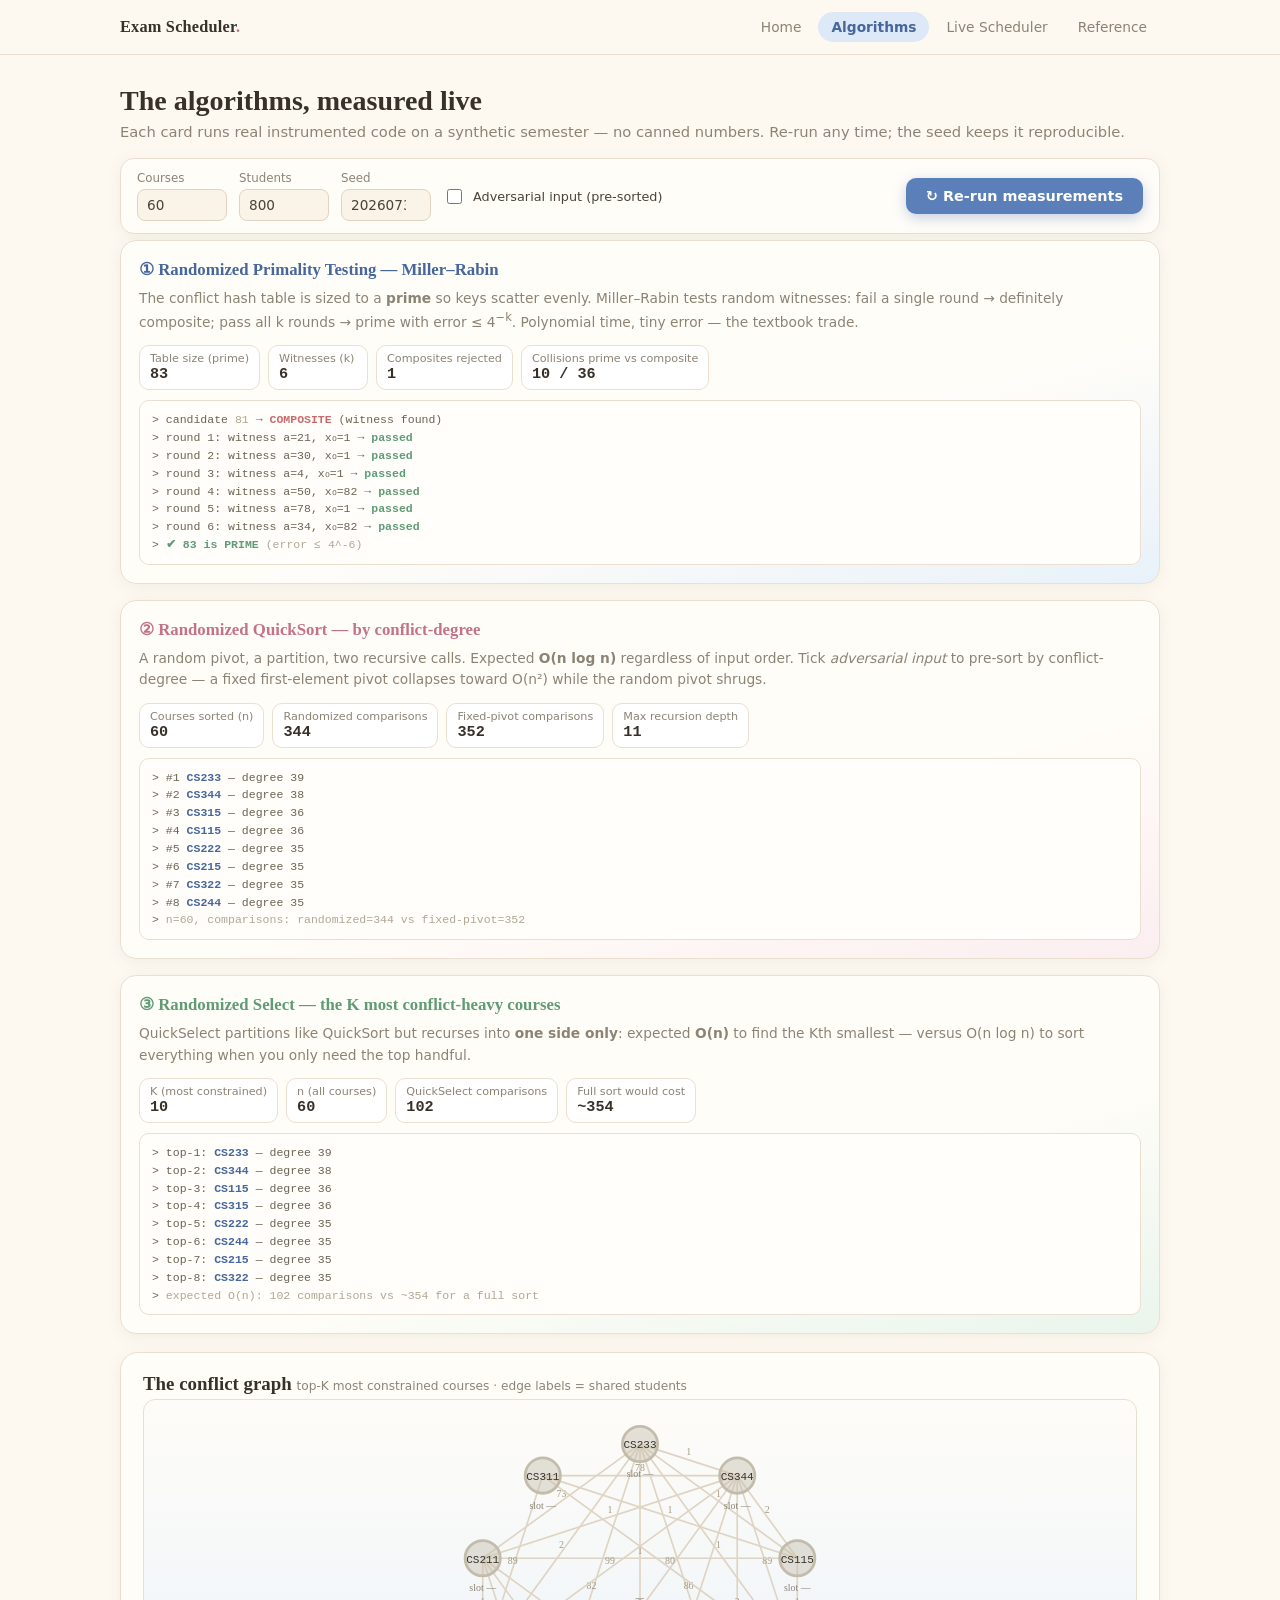
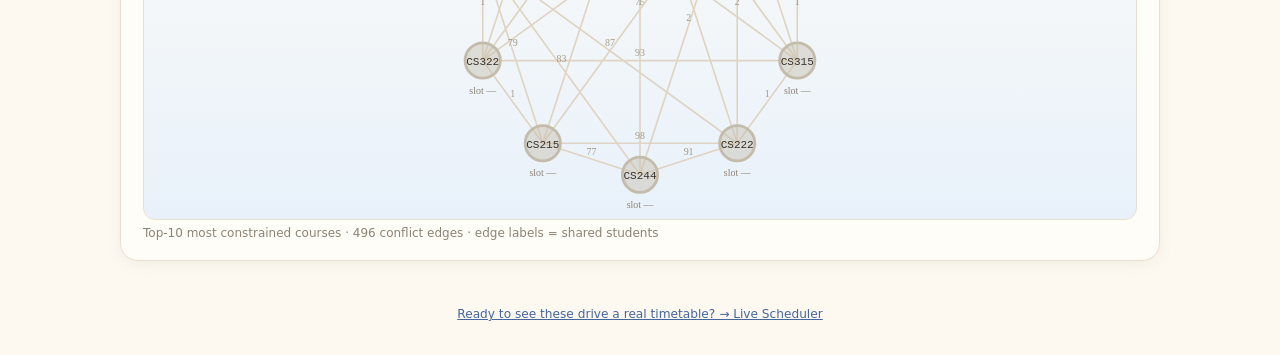
==== algorithms.html @ 632da8b6 "Redesign site as four pages with warm pastel theme Split the single overwhelming page into Home, Alg" ====
<!DOCTYPE html>
<html lang="en">
<head>
<meta charset="UTF-8">
<meta name="viewport" content="width=device-width, initial-scale=1.0">
<title>The Algorithms — Exam Scheduler</title>
<link rel="stylesheet" href="styles.css?v=3">
</head>
<body>

<nav class="topnav">
  <div class="topnav-inner">
    <a class="brand" href="index.html">Exam Scheduler<span class="dot">.</span></a>
    <div class="links">
      <a href="index.html">Home</a>
      <a href="algorithms.html" class="current">Algorithms</a>
      <a href="scheduler.html">Live Scheduler</a>
      <a href="reference.html">Reference</a>
    </div>
  </div>
</nav>

<section class="page-head">
  <h1>The algorithms, measured live</h1>
  <p class="sub">Each card runs real instrumented code on a synthetic semester — no canned numbers. Re-run any time; the seed keeps it reproducible.</p>
</section>

<main class="section" style="margin-top:18px;">

  <div class="controls" style="margin-bottom:6px;">
    <label>Courses <input type="number" id="inCourses" value="60" min="10" max="400" step="10"></label>
    <label>Students <input type="number" id="inStudents" value="800" min="100" max="8000" step="100"></label>
    <label>Seed <input type="number" id="inSeed" value="20260731" min="1" max="999999999"></label>
    <label class="checkbox"><input type="checkbox" id="inAdversarial"> Adversarial input (pre-sorted)</label>
    <button id="btnRun">↻ Re-run measurements</button>
  </div>

  <div class="algo-grid">

    <div class="algo-card tint-blue">
      <h3>① Randomized Primality Testing — Miller–Rabin</h3>
      <p class="algo-desc">
        The conflict hash table is sized to a <b>prime</b> so keys scatter evenly. Miller–Rabin tests
        random witnesses: fail a single round → definitely composite; pass all k rounds → prime with
        error ≤ 4<sup>−k</sup>. Polynomial time, tiny error — the textbook trade.
      </p>
      <div class="stat-row" id="mrStats"></div>
      <div class="log" id="mrLog"></div>
    </div>

    <div class="algo-card tint-pink">
      <h3>② Randomized QuickSort — by conflict-degree</h3>
      <p class="algo-desc">
        A random pivot, a partition, two recursive calls. Expected <b>O(n log n)</b> regardless of
        input order. Tick <i>adversarial input</i> to pre-sort by conflict-degree — a fixed
        first-element pivot collapses toward O(n²) while the random pivot shrugs.
      </p>
      <div class="stat-row" id="qsStats"></div>
      <div class="log" id="qsTrace"></div>
    </div>

    <div class="algo-card tint-mint">
      <h3>③ Randomized Select — the K most conflict-heavy courses</h3>
      <p class="algo-desc">
        QuickSelect partitions like QuickSort but recurses into <b>one side only</b>: expected
        <b>O(n)</b> to find the Kth smallest — versus O(n log n) to sort everything when you only
        need the top handful.
      </p>
      <div class="stat-row" id="qselStats"></div>
      <div class="log" id="qselTrace"></div>
    </div>

  </div>

  <div class="panel">
    <h2>The conflict graph <span class="hint">top-K most constrained courses · edge labels = shared students</span></h2>
    <div class="graph-wrap">
      <svg id="graphSvg" viewBox="0 0 900 380" role="img" aria-label="Course conflict graph"></svg>
      <p class="caption" id="graphCaption">Run the measurements to build the graph.</p>
    </div>
  </div>

</main>

<footer>
  <a href="scheduler.html">Ready to see these drive a real timetable? → Live Scheduler</a>
</footer>

<script src="js/rng.js?v=3"></script>
<script src="js/primality.js?v=3"></script>
<script src="js/hashtable.js?v=3"></script>
<script src="js/quicksort.js?v=3"></script>
<script src="js/quickselect.js?v=3"></script>
<script src="js/coloring.js?v=3"></script>
<script src="js/scheduler.js?v=3"></script>
<script src="js/render.js?v=3"></script>
<script src="js/app.js?v=3"></script>
</body>
</html>
---- styles.css ----
/* styles.css — warm pastel theme (cream / sky / blush) for the multi-page site */
:root {
  --cream: #fdf9f1;
  --cream-2: #faf4e8;
  --sky-soft: #e8f1fa;
  --pink-soft: #fbeef0;
  --mint-soft: #e9f5ec;
  --card: #fffdf8;
  --ink: #4a4238;
  --ink-strong: #38312a;
  --muted: #8d8375;
  --line: #eadfd0;
  --line-2: #e0d3c1;
  --blue: #5b7fb9;
  --blue-deep: #46669c;
  --blue-soft: #dde9f6;
  --pink: #d98a9c;
  --pink-deep: #c27387;
  --pink-soft2: #f6dde3;
  --green: #5f9b74;
  --green-soft: #ddf0e4;
  --amber: #bd8a3c;
  --amber-soft: #f7ecd7;
  --red: #c96a6a;
  --red-soft: #f8e2e0;
  --shadow: 0 3px 16px rgba(120, 100, 70, 0.08);
  --shadow-lg: 0 6px 26px rgba(120, 100, 70, 0.11);
}

* { box-sizing: border-box; }

body {
  margin: 0;
  font-family: Georgia, "Times New Roman", "Segoe UI", serif;
  color: var(--ink);
  background: var(--cream);
  min-height: 100vh;
}

h1, h2, h3, h4 { font-family: "Palatino Linotype", Palatino, Georgia, serif; color: var(--ink-strong); }

/* ---------- nav ---------- */
.topnav {
  position: sticky; top: 0; z-index: 10;
  background: rgba(253, 249, 241, 0.92);
  backdrop-filter: blur(6px);
  border-bottom: 1px solid var(--line);
}
.topnav-inner {
  max-width: 1080px; margin: 0 auto; padding: 12px 20px;
  display: flex; align-items: center; gap: 22px;
}
.brand {
  font-family: "Palatino Linotype", Palatino, Georgia, serif;
  font-size: 1.02rem; font-weight: 700; color: var(--ink-strong); text-decoration: none;
  letter-spacing: 0.2px;
}
.brand .dot { color: var(--pink-deep); }
.topnav .links { margin-left: auto; display: flex; gap: 4px; flex-wrap: wrap; }
.topnav .links a {
  text-decoration: none; color: var(--muted); font-size: 0.86rem;
  font-family: "Segoe UI", system-ui, sans-serif;
  padding: 7px 13px; border-radius: 999px; transition: all 0.15s;
}
.topnav .links a:hover { color: var(--ink-strong); background: var(--cream-2); }
.topnav .links a.current { color: var(--blue-deep); background: var(--blue-soft); font-weight: 600; }

/* ---------- hero (home) ---------- */
.hero {
  max-width: 1080px; margin: 34px auto 0; padding: 0 20px;
  display: grid; grid-template-columns: 1.1fr 0.9fr; gap: 30px; align-items: center;
}
.hero h1 { font-size: 2.15rem; line-height: 1.2; margin: 0 0 14px; }
.hero h1 em { font-style: italic; color: var(--pink-deep); }
.hero p.lead { font-size: 1.02rem; line-height: 1.65; color: var(--ink); margin: 0 0 22px; }
.hero-badge {
  display: inline-block; font-family: "Segoe UI", system-ui, sans-serif;
  font-size: 0.72rem; letter-spacing: 0.6px; text-transform: uppercase;
  color: var(--blue-deep); background: var(--blue-soft);
  border-radius: 999px; padding: 5px 12px; margin-bottom: 16px;
}
.hero-actions { display: flex; gap: 12px; flex-wrap: wrap; }
.btn {
  display: inline-block; text-decoration: none; text-align: center; cursor: pointer;
  font-family: "Segoe UI", system-ui, sans-serif; font-size: 0.9rem; font-weight: 600;
  border-radius: 10px; padding: 11px 22px; border: 1px solid transparent;
  transition: transform 0.12s, box-shadow 0.12s;
}
.btn:hover { transform: translateY(-1px); }
.btn-primary { background: var(--blue); color: #fff; box-shadow: 0 4px 14px rgba(91, 127, 185, 0.35); }
.btn-primary:hover { background: var(--blue-deep); }
.btn-ghost { background: transparent; color: var(--blue-deep); border-color: var(--line-2); }
.btn-ghost:hover { background: var(--sky-soft); }
.hero-card {
  background: var(--card); border: 1px solid var(--line); border-radius: 18px;
  padding: 16px; box-shadow: var(--shadow-lg);
}
.hero-card .cap { text-align: center; font-size: 0.74rem; color: var(--muted); margin: 8px 0 0; font-family: "Segoe UI", system-ui, sans-serif; }
.hero-card svg { width: 100%; height: auto; display: block; border-radius: 10px; background: var(--sky-soft); }

/* ---------- home sections ---------- */
.section { max-width: 1080px; margin: 44px auto 0; padding: 0 20px; }
.section > h2 { font-size: 1.4rem; margin: 0 0 6px; }
.section > .sub { color: var(--muted); font-size: 0.92rem; margin: 0 0 18px; font-family: "Segoe UI", system-ui, sans-serif; }

.steps { display: grid; grid-template-columns: repeat(4, 1fr); gap: 14px; }
.step-card {
  background: var(--card); border: 1px solid var(--line); border-radius: 16px;
  padding: 18px 16px; box-shadow: var(--shadow); position: relative;
}
.step-card .num {
  width: 30px; height: 30px; border-radius: 50%;
  display: flex; align-items: center; justify-content: center;
  font-family: "Segoe UI", system-ui, sans-serif; font-weight: 700; font-size: 0.85rem;
  margin-bottom: 10px;
}
.step-card:nth-child(1) .num { background: var(--blue-soft); color: var(--blue-deep); }
.step-card:nth-child(2) .num { background: var(--pink-soft2); color: var(--pink-deep); }
.step-card:nth-child(3) .num { background: var(--amber-soft); color: var(--amber); }
.step-card:nth-child(4) .num { background: var(--green-soft); color: var(--green); }
.step-card h3 { margin: 0 0 6px; font-size: 0.98rem; }
.step-card p { margin: 0; font-size: 0.8rem; line-height: 1.55; color: var(--muted); font-family: "Segoe UI", system-ui, sans-serif; }

.feature-row { display: grid; grid-template-columns: 1fr 1fr 1fr; gap: 14px; }
.feature {
  border-radius: 16px; padding: 20px 18px; border: 1px solid var(--line);
  background: var(--card); box-shadow: var(--shadow);
}
.feature.tint-blue { background: linear-gradient(160deg, var(--card) 55%, var(--sky-soft) 100%); }
.feature.tint-pink { background: linear-gradient(160deg, var(--card) 55%, var(--pink-soft) 100%); }
.feature.tint-mint { background: linear-gradient(160deg, var(--card) 55%, var(--mint-soft) 100%); }
.feature h3 { margin: 0 0 8px; font-size: 1.02rem; }
.feature p { margin: 0 0 14px; font-size: 0.82rem; line-height: 1.6; color: var(--muted); font-family: "Segoe UI", system-ui, sans-serif; }
.feature .go { font-family: "Segoe UI", system-ui, sans-serif; font-size: 0.82rem; font-weight: 600; text-decoration: none; }
.feature.tint-blue .go { color: var(--blue-deep); }
.feature.tint-pink .go { color: var(--pink-deep); }
.feature.tint-mint .go { color: var(--green); }

.story {
  background: var(--card); border: 1px solid var(--line); border-radius: 18px;
  padding: 26px 28px; box-shadow: var(--shadow);
  display: grid; grid-template-columns: 1fr 1fr; gap: 26px;
}
.story h2 { margin-top: 0; }
.story p { line-height: 1.7; font-size: 0.93rem; }
.story .np {
  background: var(--pink-soft); border: 1px solid #f0ccd5; border-radius: 12px;
  padding: 14px 16px; margin-top: 14px; font-size: 0.86rem;
}
.story .np b { color: var(--pink-deep); }

/* ---------- inner-page layout ---------- */
.page-head { max-width: 1080px; margin: 30px auto 0; padding: 0 20px; }
.page-head h1 { font-size: 1.75rem; margin: 0 0 6px; }
.page-head .sub { color: var(--muted); font-size: 0.92rem; margin: 0; font-family: "Segoe UI", system-ui, sans-serif; }

.panel {
  background: var(--card); border: 1px solid var(--line); border-radius: 18px;
  padding: 20px 22px; margin-top: 18px; box-shadow: var(--shadow);
}
.panel h2 { margin: 0 0 4px; font-size: 1.18rem; }
.panel .hint { font-weight: 400; font-size: 0.76rem; color: var(--muted); font-family: "Segoe UI", system-ui, sans-serif; }
.caption { color: var(--muted); font-size: 0.75rem; margin: 6px 0 0; font-family: "Segoe UI", system-ui, sans-serif; }

/* ---------- pipeline strip (scheduler page) ---------- */
.pipeline { display: grid; grid-template-columns: repeat(4, 1fr); gap: 12px; margin-top: 16px; }
.stage {
  display: flex; gap: 10px; align-items: flex-start;
  background: var(--card); border: 1px solid var(--line); border-radius: 14px;
  padding: 12px; opacity: 0.5; transition: all 0.3s;
}
.stage.active { opacity: 1; border-color: var(--blue); box-shadow: 0 4px 16px rgba(91, 127, 185, 0.2); }
.stage.done { opacity: 1; }
.stage-num {
  width: 26px; height: 26px; border-radius: 50%; background: var(--blue-soft); color: var(--blue-deep);
  font-weight: 700; display: flex; align-items: center; justify-content: center; flex: 0 0 26px;
  font-family: "Segoe UI", system-ui, sans-serif; font-size: 0.82rem;
}
.stage.done .stage-num { background: var(--green-soft); color: var(--green); }
.stage h3 { margin: 0 0 2px; font-size: 0.85rem; }
.stage p { margin: 0 0 6px; font-size: 0.7rem; color: var(--muted); font-family: "Segoe UI", system-ui, sans-serif; }
.stage-metric { font-size: 0.7rem; color: var(--blue-deep); font-family: Consolas, monospace; min-height: 1em; }

/* ---------- controls ---------- */
.controls {
  display: flex; flex-wrap: wrap; gap: 12px; align-items: center;
  background: var(--card); border: 1px solid var(--line); border-radius: 14px;
  padding: 12px 16px; box-shadow: var(--shadow);
}
.controls label { display: flex; flex-direction: column; font-size: 0.74rem; color: var(--muted); gap: 4px; font-family: "Segoe UI", system-ui, sans-serif; }
.controls label.checkbox { flex-direction: row; align-items: center; font-size: 0.8rem; color: var(--ink); gap: 8px; }
.controls input[type="number"], .controls select {
  background: var(--cream-2); color: var(--ink); border: 1px solid var(--line-2);
  border-radius: 8px; padding: 7px 9px; width: 90px; font-size: 0.85rem;
  font-family: "Segoe UI", system-ui, sans-serif;
}
.controls select { width: auto; }
.controls input:focus, .controls select:focus { outline: 2px solid var(--blue-soft); border-color: var(--blue); }
.controls input[type="checkbox"] { accent-color: var(--blue); width: 15px; height: 15px; }
#btnRun {
  margin-left: auto; background: var(--blue); color: #fff; font-weight: 700;
  border: 0; border-radius: 10px; padding: 10px 20px; font-size: 0.9rem; cursor: pointer;
  font-family: "Segoe UI", system-ui, sans-serif; box-shadow: 0 4px 14px rgba(91, 127, 185, 0.35);
}
#btnRun:hover { background: var(--blue-deep); }
#btnRun:disabled { opacity: 0.55; cursor: wait; }

/* ---------- algorithm cards ---------- */
.algo-grid { display: grid; grid-template-columns: 1fr; gap: 16px; }
.algo-card { border: 1px solid var(--line); border-radius: 16px; padding: 18px; background: var(--card); box-shadow: var(--shadow); }
.algo-card.tint-blue { background: linear-gradient(165deg, var(--card) 60%, var(--sky-soft) 100%); }
.algo-card.tint-pink { background: linear-gradient(165deg, var(--card) 60%, var(--pink-soft) 100%); }
.algo-card.tint-mint { background: linear-gradient(165deg, var(--card) 60%, var(--mint-soft) 100%); }
.algo-card h3 { margin: 0 0 8px; font-size: 1.05rem; }
.algo-card.tint-blue h3 { color: var(--blue-deep); }
.algo-card.tint-pink h3 { color: var(--pink-deep); }
.algo-card.tint-mint h3 { color: var(--green); }
.algo-desc { font-size: 0.86rem; color: var(--muted); margin: 0 0 12px; line-height: 1.55; font-family: "Segoe UI", system-ui, sans-serif; }
.stat-row { display: flex; flex-wrap: wrap; gap: 8px; margin-bottom: 10px; }
.stat {
  background: #ffffff; border: 1px solid var(--line); border-radius: 10px;
  padding: 6px 10px; font-size: 0.7rem; color: var(--muted); min-width: 100px;
  font-family: "Segoe UI", system-ui, sans-serif;
}
.stat b { display: block; color: var(--ink-strong); font-size: 0.95rem; font-family: Consolas, monospace; }

.log {
  background: #fffefb; border: 1px solid var(--line); border-radius: 10px;
  font-family: Consolas, "Courier New", monospace; font-size: 0.72rem;
  color: #6b6353; padding: 10px 12px; max-height: 230px; overflow-y: auto; line-height: 1.55;
}
.log .k { color: var(--blue-deep); font-weight: 600; }
.log .ok { color: var(--green); font-weight: 600; }
.log .no { color: var(--red); font-weight: 600; }
.log .dim { color: #b0a794; }

/* ---------- graph ---------- */
.graph-wrap svg {
  width: 100%; height: auto; display: block;
  background: linear-gradient(180deg, #fefcf8 0%, var(--sky-soft) 100%);
  border: 1px solid var(--line); border-radius: 12px;
}

/* ---------- AI section ---------- */
.ai-wrap { display: grid; grid-template-columns: 1fr 320px; gap: 16px; }
.ai-left canvas { width: 100%; height: auto; background: #fffefb; border: 1px solid var(--line); border-radius: 12px; }
#finalChecks { display: flex; flex-direction: column; gap: 8px; margin-bottom: 10px; }
.check {
  display: flex; justify-content: space-between; align-items: center;
  background: #ffffff; border: 1px solid var(--line); border-radius: 10px;
  padding: 8px 12px; font-size: 0.8rem; font-family: "Segoe UI", system-ui, sans-serif;
}
.check .val { font-family: Consolas, monospace; font-weight: 700; }
.check.pass { border-color: #c4e4cf; background: var(--green-soft); }
.check.pass .val { color: var(--green); }
.check.fail { border-color: #ecc7c2; background: var(--red-soft); }
.check.fail .val { color: var(--red); }
h4 { margin: 0 0 8px; font-size: 0.88rem; color: var(--blue-deep); }

/* ---------- timetable ---------- */
.timetable { overflow-x: auto; }
table.tt { border-collapse: separate; border-spacing: 0; width: 100%; font-size: 0.72rem; }
table.tt th, table.tt td {
  border-bottom: 1px solid var(--line); border-right: 1px solid var(--line);
  padding: 7px 9px; text-align: left; vertical-align: top;
}
table.tt tr th:first-child, table.tt tr td:first-child { border-left: 1px solid var(--line); }
table.tt th { background: var(--blue-soft); color: var(--blue-deep); font-weight: 600; font-family: "Segoe UI", system-ui, sans-serif; }
.tt-course {
  display: inline-block; font-family: Consolas, monospace; color: var(--blue-deep);
  background: var(--sky-soft); border-radius: 6px; padding: 1px 6px; margin: 1px 0; white-space: nowrap;
}
.tt-free { color: #b3a992; font-style: italic; }

/* ---------- complexity table (reference) ---------- */
.cx-table { border-collapse: separate; border-spacing: 0; width: 100%; font-size: 0.8rem; }
.cx-table th, .cx-table td { border-bottom: 1px solid var(--line); border-right: 1px solid var(--line); padding: 9px 11px; text-align: left; }
.cx-table tr th:first-child, .cx-table tr td:first-child { border-left: 1px solid var(--line); }
.cx-table thead th { background: var(--blue-soft); color: var(--blue-deep); font-family: "Segoe UI", system-ui, sans-serif; font-size: 0.76rem; }
.cx-table tbody tr:nth-child(even) { background: #fdfaf3; }
.cx-table td.good { color: var(--green); font-weight: 600; }
.cx-table td .hint { display: block; }

/* ---------- reference page extras ---------- */
.demo-list { counter-reset: demo; list-style: none; margin: 0; padding: 0; }
.demo-list li {
  counter-increment: demo; position: relative; padding: 10px 0 10px 44px;
  border-bottom: 1px dashed var(--line); font-size: 0.9rem; line-height: 1.6;
}
.demo-list li:last-child { border-bottom: 0; }
.demo-list li::before {
  content: counter(demo); position: absolute; left: 0; top: 10px;
  width: 28px; height: 28px; border-radius: 50%;
  background: var(--pink-soft2); color: var(--pink-deep);
  font-family: "Segoe UI", system-ui, sans-serif; font-weight: 700; font-size: 0.8rem;
  display: flex; align-items: center; justify-content: center;
}
.credit-card {
  background: linear-gradient(150deg, var(--pink-soft) 0%, var(--sky-soft) 100%);
  border: 1px solid var(--line); border-radius: 16px; padding: 20px 22px;
}
.credit-card .name { font-size: 1.05rem; font-weight: 700; color: var(--ink-strong); font-family: "Palatino Linotype", Palatino, Georgia, serif; }
.credit-card .meta { font-size: 0.84rem; color: var(--muted); margin-top: 4px; font-family: "Segoe UI", system-ui, sans-serif; }
.credit-card a { color: var(--blue-deep); }

footer {
  max-width: 1080px; margin: 46px auto 34px; padding: 0 20px;
  color: var(--muted); font-size: 0.76rem; text-align: center;
  font-family: "Segoe UI", system-ui, sans-serif;
}
footer a { color: var(--blue-deep); }

@media (max-width: 900px) {
  .hero { grid-template-columns: 1fr; }
  .steps { grid-template-columns: repeat(2, 1fr); }
  .feature-row { grid-template-columns: 1fr; }
  .story { grid-template-columns: 1fr; }
  .pipeline { grid-template-columns: repeat(2, 1fr); }
  .ai-wrap { grid-template-columns: 1fr; }
}
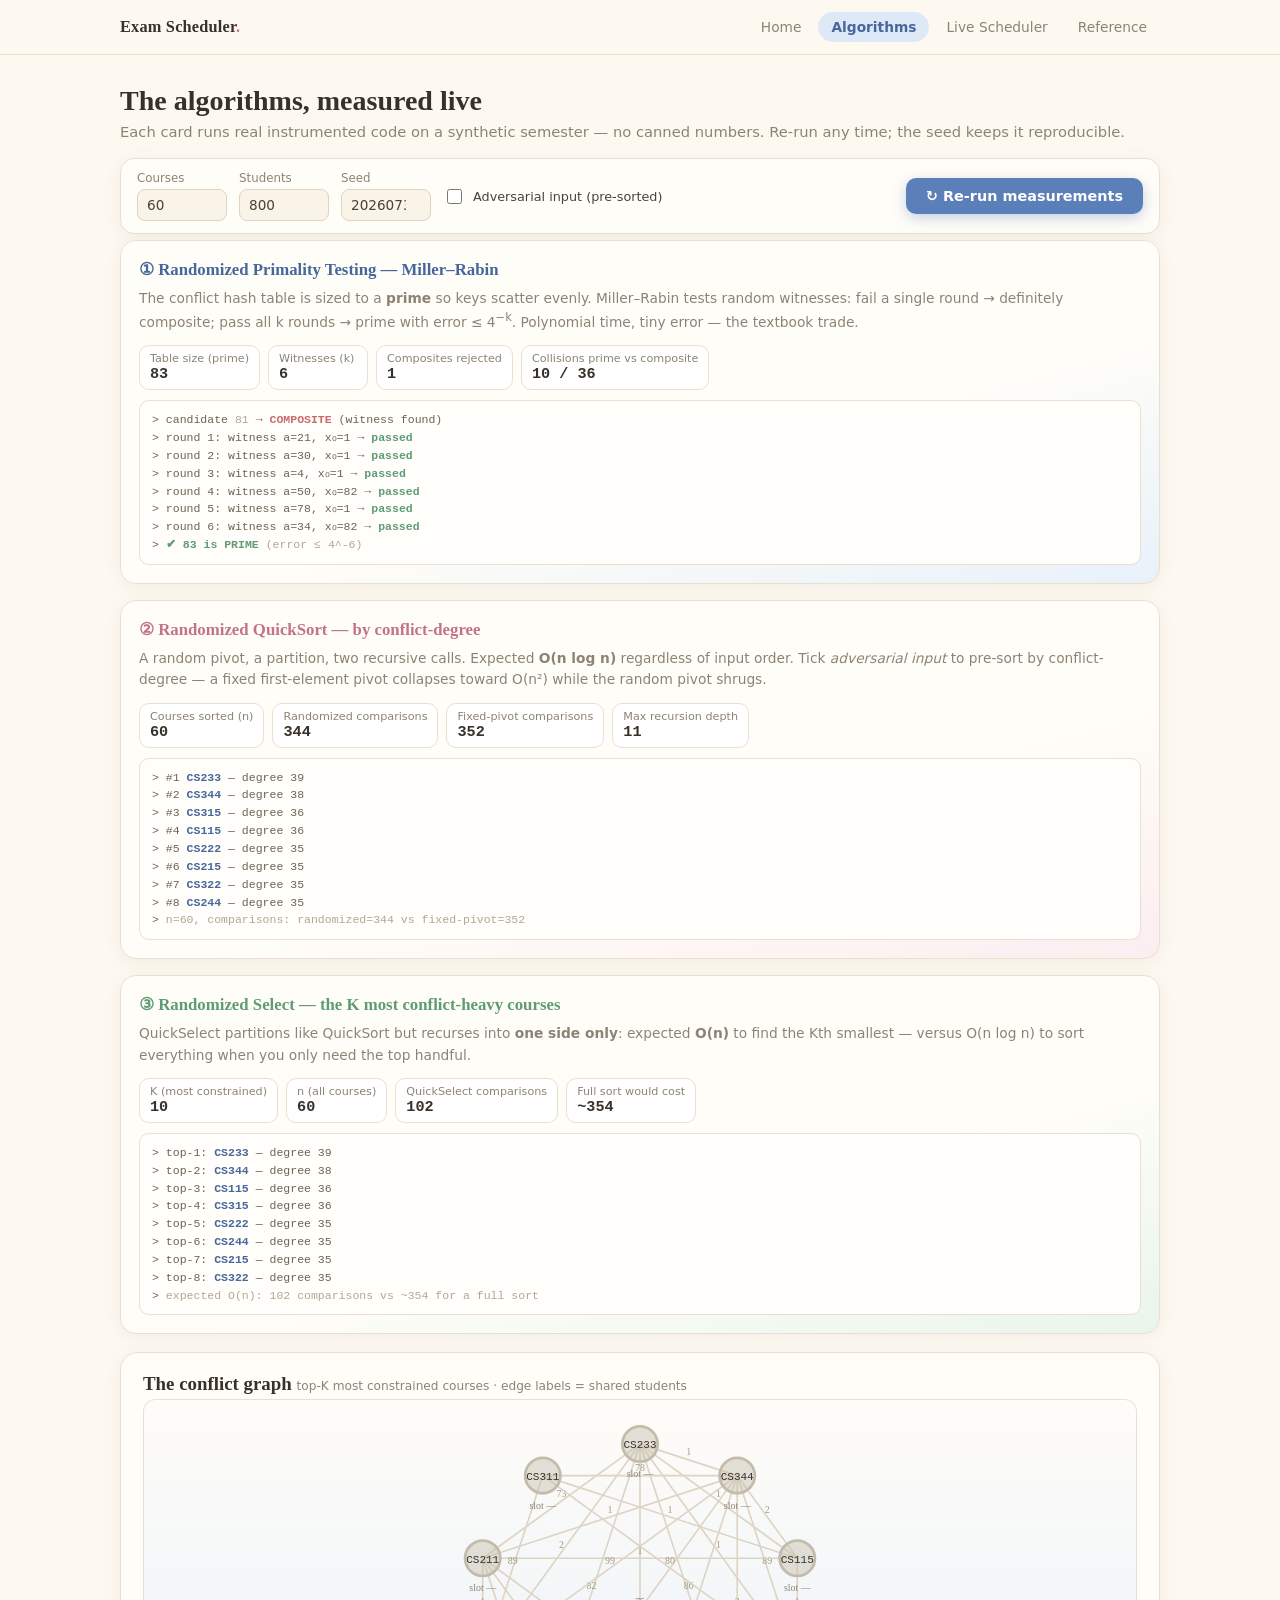
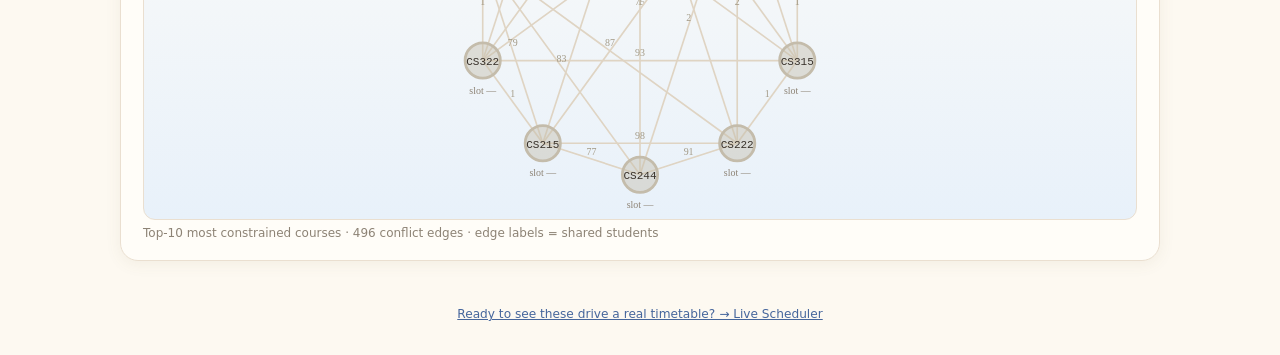
==== commit f78cbdf5: "Add page-load fade-in and card hover micro-interactions Subtle staggered rise animation on page load" ====
--- a/algorithms.html
+++ b/algorithms.html
@@ -4,7 +4,7 @@
 <meta charset="UTF-8">
 <meta name="viewport" content="width=device-width, initial-scale=1.0">
 <title>The Algorithms — Exam Scheduler</title>
-<link rel="stylesheet" href="styles.css?v=3">
+<link rel="stylesheet" href="styles.css?v=4">
 </head>
 <body>
 
@@ -86,14 +86,14 @@
   <a href="scheduler.html">Ready to see these drive a real timetable? → Live Scheduler</a>
 </footer>
 
-<script src="js/rng.js?v=3"></script>
-<script src="js/primality.js?v=3"></script>
-<script src="js/hashtable.js?v=3"></script>
-<script src="js/quicksort.js?v=3"></script>
-<script src="js/quickselect.js?v=3"></script>
-<script src="js/coloring.js?v=3"></script>
-<script src="js/scheduler.js?v=3"></script>
-<script src="js/render.js?v=3"></script>
-<script src="js/app.js?v=3"></script>
+<script src="js/rng.js?v=4"></script>
+<script src="js/primality.js?v=4"></script>
+<script src="js/hashtable.js?v=4"></script>
+<script src="js/quicksort.js?v=4"></script>
+<script src="js/quickselect.js?v=4"></script>
+<script src="js/coloring.js?v=4"></script>
+<script src="js/scheduler.js?v=4"></script>
+<script src="js/render.js?v=4"></script>
+<script src="js/app.js?v=4"></script>
 </body>
 </html>
--- a/styles.css
+++ b/styles.css
@@ -310,6 +310,57 @@
 }
 footer a { color: var(--blue-deep); }
 
+/* ---------- page-load fade-in (subtle, staggered) ---------- */
+@keyframes rise {
+  from { opacity: 0; transform: translateY(10px); }
+  to { opacity: 1; transform: translateY(0); }
+}
+
+.hero, .page-head,
+.panel, .story {
+  animation: rise 0.55s ease-out both;
+}
+
+.steps .step-card:nth-child(1) { animation: rise 0.55s ease-out both; }
+.steps .step-card:nth-child(2) { animation: rise 0.55s ease-out both 0.07s; }
+.steps .step-card:nth-child(3) { animation: rise 0.55s ease-out both 0.14s; }
+.steps .step-card:nth-child(4) { animation: rise 0.55s ease-out both 0.21s; }
+.feature-row .feature:nth-child(1) { animation: rise 0.55s ease-out both; }
+.feature-row .feature:nth-child(2) { animation: rise 0.55s ease-out both 0.08s; }
+.feature-row .feature:nth-child(3) { animation: rise 0.55s ease-out both 0.16s; }
+.algo-card { animation: rise 0.55s ease-out both; }
+.algo-grid .algo-card:nth-child(2) { animation-delay: 0.07s; }
+.algo-grid .algo-card:nth-child(3) { animation-delay: 0.14s; }
+
+/* ---------- hover micro-interactions ---------- */
+.step-card, .feature, .algo-card, .hero-card, .story {
+  transition: transform 0.18s ease, box-shadow 0.18s ease, border-color 0.18s ease;
+}
+.step-card:hover, .feature:hover, .algo-card:hover, .story:hover {
+  transform: translateY(-3px);
+  box-shadow: var(--shadow-lg);
+  border-color: var(--line-2);
+}
+.hero-card:hover { transform: translateY(-2px); box-shadow: var(--shadow-lg); }
+.stat { transition: border-color 0.15s ease, transform 0.15s ease; }
+.stat:hover { border-color: var(--blue); transform: translateY(-1px); }
+.check { transition: transform 0.15s ease; }
+.check:hover { transform: translateX(2px); }
+.tt-course { transition: background 0.15s ease, color 0.15s ease; }
+.tt-course:hover { background: var(--blue-soft); color: var(--blue-deep); }
+.demo-list li { transition: background 0.15s ease; }
+.demo-list li:hover { background: #fdf8f0; }
+.topnav .brand { transition: opacity 0.15s ease; }
+.topnav .brand:hover { opacity: 0.75; }
+
+@media (prefers-reduced-motion: reduce) {
+  *, *::before, *::after {
+    animation-duration: 0.01ms !important;
+    animation-iteration-count: 1 !important;
+    transition-duration: 0.01ms !important;
+  }
+}
+
 @media (max-width: 900px) {
   .hero { grid-template-columns: 1fr; }
   .steps { grid-template-columns: repeat(2, 1fr); }
